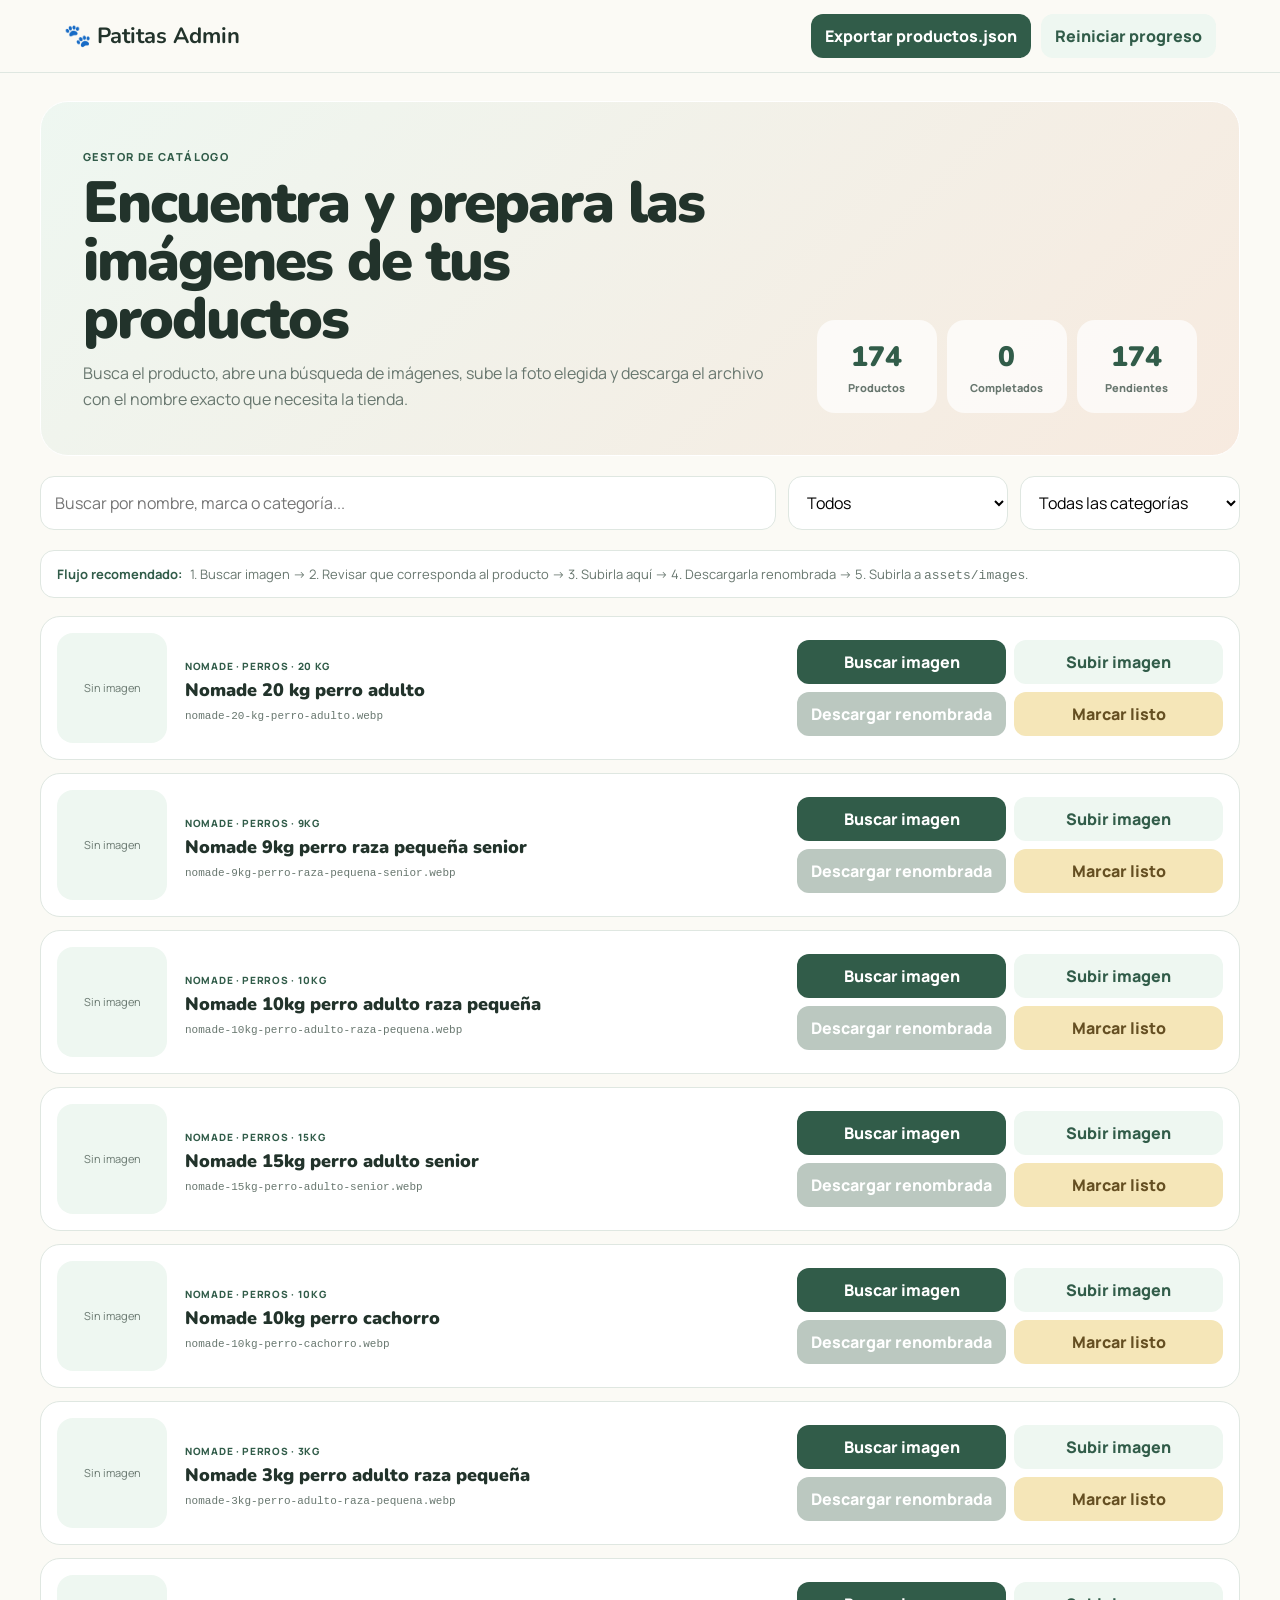
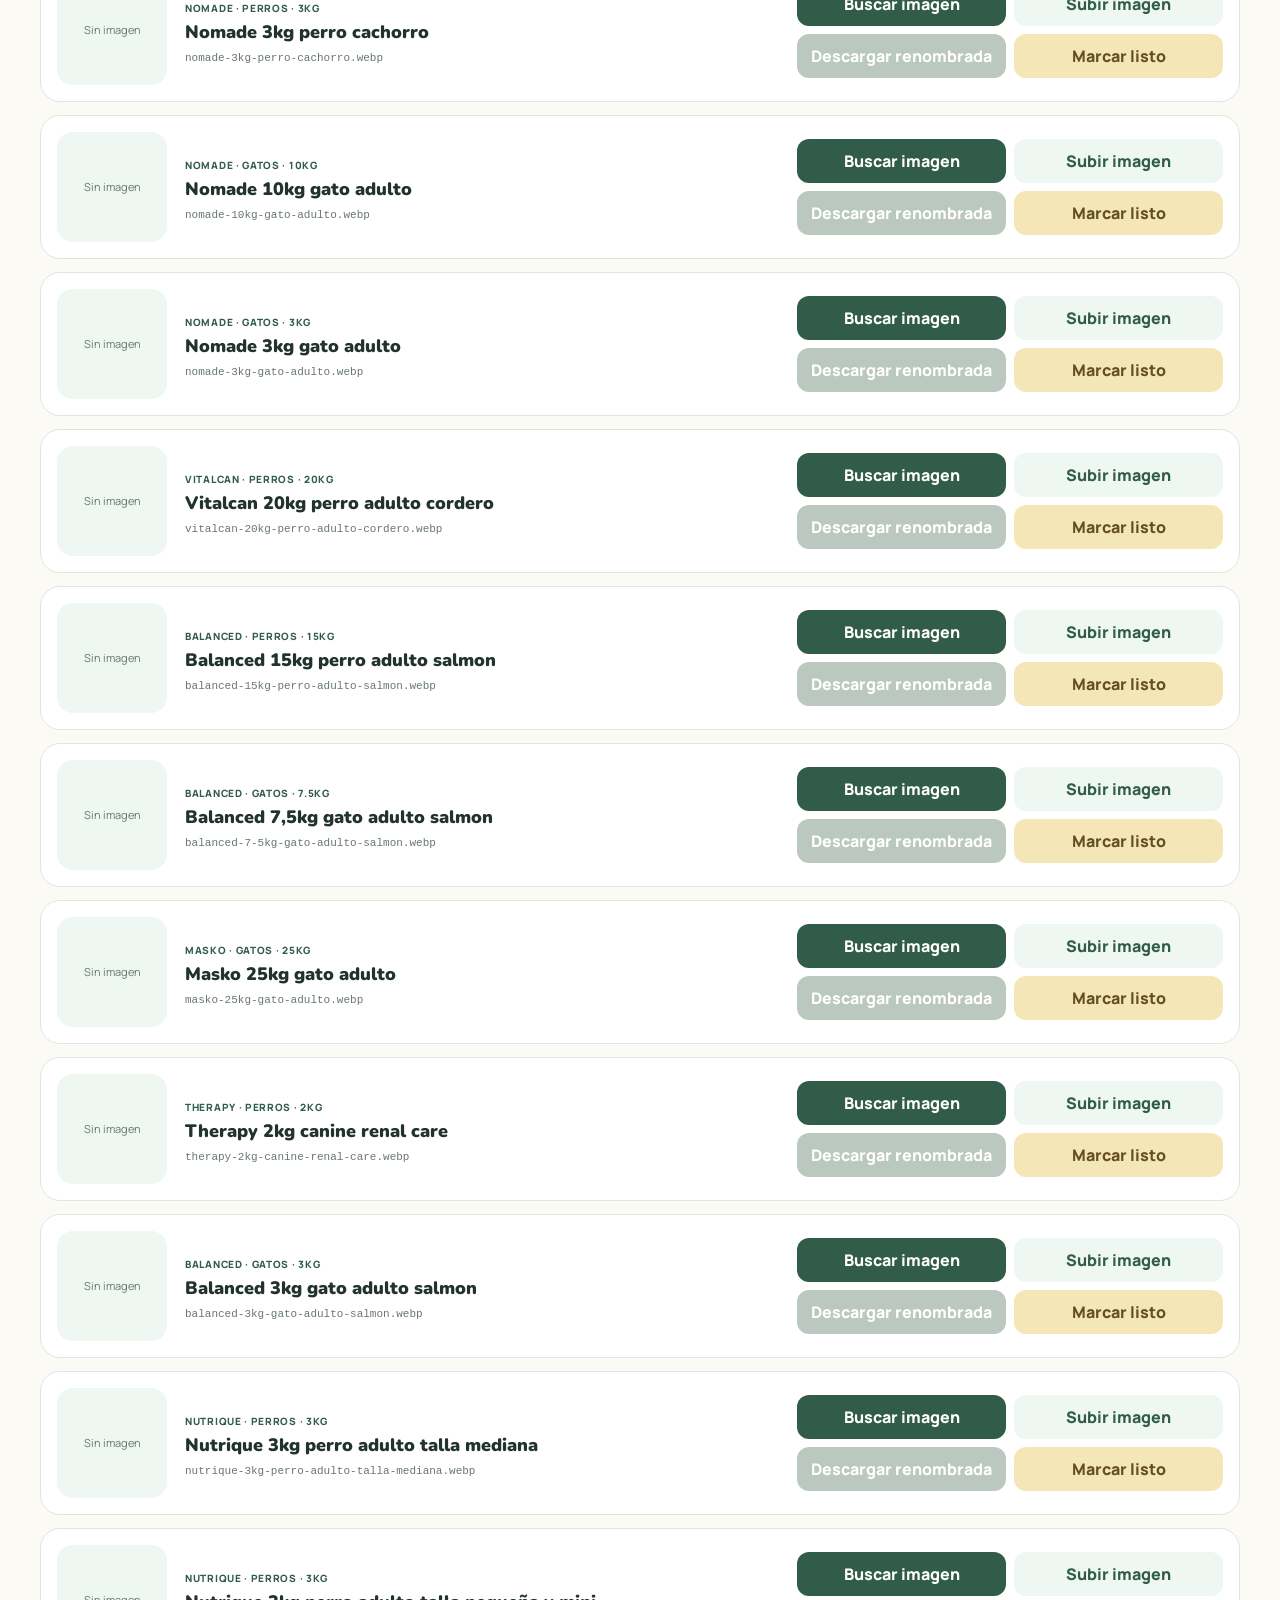
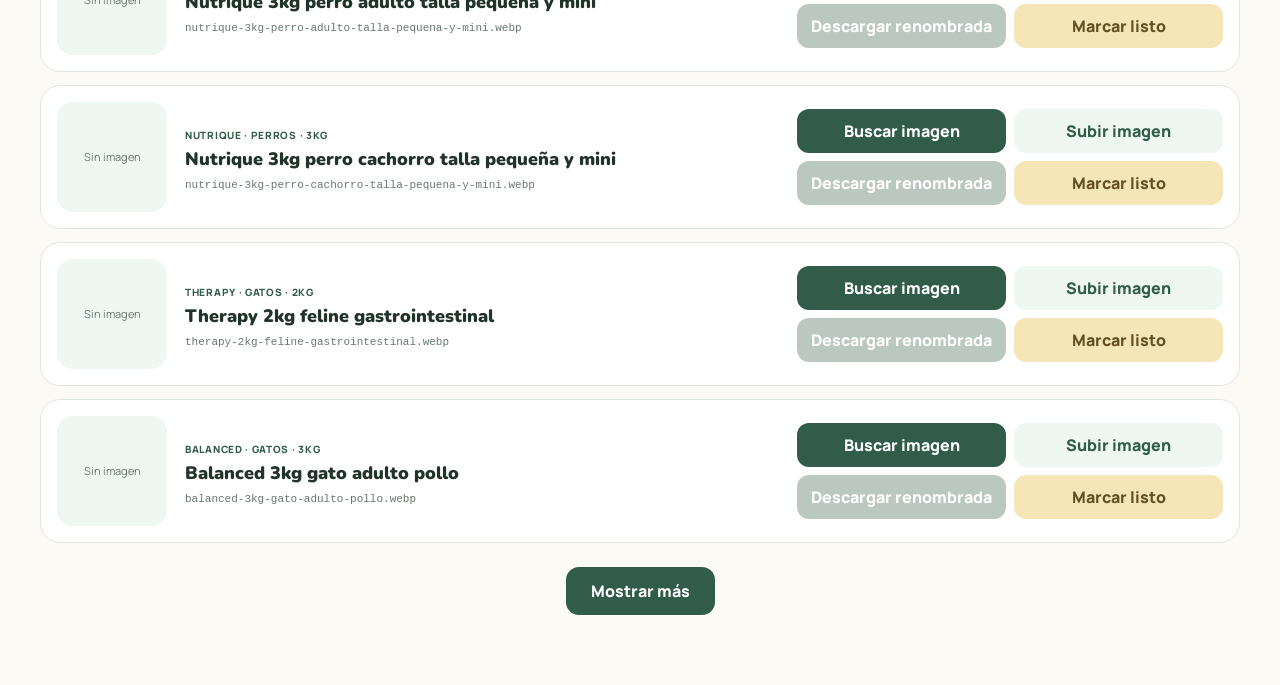
==== admin/index.html @ 2e19fc54 "Create index.html" ====
<!DOCTYPE html>
<html lang="es">
<head>
  <meta charset="UTF-8">
  <meta name="viewport" content="width=device-width, initial-scale=1.0">
  <title>Patitas Admin | Gestor de imágenes</title>
  <link rel="preconnect" href="https://fonts.googleapis.com">
  <link rel="preconnect" href="https://fonts.gstatic.com" crossorigin>
  <link href="https://fonts.googleapis.com/css2?family=Manrope:wght@400;600;700;800&family=Nunito:wght@800;900&display=swap" rel="stylesheet">
  <link rel="stylesheet" href="admin.css">
</head>
<body>
  <header class="topbar">
    <a href="../index.html" class="brand">🐾 <strong>Patitas Admin</strong></a>
    <div class="actions">
      <button id="exportJson" class="btn btn-primary">Exportar productos.json</button>
      <button id="resetProgress" class="btn btn-soft">Reiniciar progreso</button>
    </div>
  </header>

  <main>
    <section class="hero">
      <div>
        <span class="eyebrow">GESTOR DE CATÁLOGO</span>
        <h1>Encuentra y prepara las imágenes de tus productos</h1>
        <p>
          Busca el producto, abre una búsqueda de imágenes, sube la foto elegida y descarga
          el archivo con el nombre exacto que necesita la tienda.
        </p>
      </div>
      <div class="stats">
        <article><strong id="totalProducts">0</strong><span>Productos</span></article>
        <article><strong id="completedProducts">0</strong><span>Completados</span></article>
        <article><strong id="pendingProducts">0</strong><span>Pendientes</span></article>
      </div>
    </section>

    <section class="toolbar">
      <input id="searchInput" type="search" placeholder="Buscar por nombre, marca o categoría...">
      <select id="statusFilter">
        <option value="all">Todos</option>
        <option value="pending">Pendientes</option>
        <option value="done">Completados</option>
      </select>
      <select id="categoryFilter">
        <option value="all">Todas las categorías</option>
      </select>
    </section>

    <section class="notice">
      <strong>Flujo recomendado:</strong>
      <span>1. Buscar imagen → 2. Revisar que corresponda al producto → 3. Subirla aquí → 4. Descargarla renombrada → 5. Subirla a <code>assets/images</code>.</span>
    </section>

    <section id="productList" class="product-list"></section>

    <button id="loadMore" class="load-more">Mostrar más</button>
  </main>

  <template id="productTemplate">
    <article class="product-row">
      <div class="preview">
        <img alt="">
        <span class="preview-placeholder">Sin imagen</span>
      </div>

      <div class="product-info">
        <span class="meta"></span>
        <h2></h2>
        <code class="filename"></code>
      </div>

      <div class="row-actions">
        <button class="btn btn-search">Buscar imagen</button>
        <label class="btn btn-soft upload-label">
          Subir imagen
          <input class="file-input" type="file" accept="image/*">
        </label>
        <button class="btn btn-download" disabled>Descargar renombrada</button>
        <button class="btn btn-done">Marcar listo</button>
      </div>
    </article>
  </template>

  <script src="admin.js"></script>
</body>
</html>
---- admin/admin.css ----
*{box-sizing:border-box}
:root{--forest:#315c49;--forest-dark:#244737;--mint:#dceee2;--mint-light:#eef7f1;--cream:#fbfaf5;--white:#fff;--ink:#22332b;--muted:#68776f;--border:#dfe7e1;--shadow:0 18px 55px rgba(49,92,73,.12)}
body{margin:0;background:var(--cream);color:var(--ink);font-family:Manrope,sans-serif}
button,input,select{font:inherit}
button{cursor:pointer}
.topbar{position:sticky;top:0;z-index:10;display:flex;align-items:center;justify-content:space-between;padding:14px clamp(18px,5vw,70px);background:rgba(251,250,245,.95);border-bottom:1px solid var(--border);backdrop-filter:blur(12px)}
.brand{color:inherit;text-decoration:none;font:900 22px Nunito,sans-serif}
.actions{display:flex;gap:10px;flex-wrap:wrap}
main{width:min(1200px,calc(100% - 28px));margin:auto;padding:28px 0 70px}
.hero{display:grid;grid-template-columns:1.3fr .7fr;gap:28px;padding:42px;background:linear-gradient(135deg,var(--mint-light),#f7eadf);border:1px solid #fff;border-radius:28px}
.eyebrow{color:var(--forest);font-size:11px;font-weight:900;letter-spacing:1.4px}
.hero h1{margin:8px 0 12px;font:900 clamp(34px,5vw,58px)/1 Nunito,sans-serif;letter-spacing:-2px}
.hero p{max-width:760px;margin:0;color:var(--muted);line-height:1.65}
.stats{display:grid;grid-template-columns:repeat(3,1fr);gap:10px;align-self:end}
.stats article{padding:18px;background:rgba(255,255,255,.72);border-radius:18px;text-align:center}
.stats strong,.stats span{display:block}
.stats strong{font:900 28px Nunito,sans-serif;color:var(--forest)}
.stats span{margin-top:4px;color:var(--muted);font-size:11px;font-weight:800}
.toolbar{display:grid;grid-template-columns:1fr 220px 220px;gap:12px;margin:20px 0}
.toolbar input,.toolbar select{padding:14px;background:#fff;border:1px solid var(--border);border-radius:14px;outline:none}
.toolbar input:focus,.toolbar select:focus{border-color:#87aa93}
.notice{display:flex;gap:8px;align-items:flex-start;margin-bottom:18px;padding:14px 16px;background:#fff;border:1px solid var(--border);border-radius:14px;color:var(--muted);font-size:13px}
.notice strong{color:var(--forest)}
.product-list{display:grid;gap:13px}
.product-row{display:grid;grid-template-columns:110px 1fr auto;gap:18px;align-items:center;padding:16px;background:#fff;border:1px solid var(--border);border-radius:20px;transition:.2s}
.product-row.done{opacity:.68;background:#f4faf6}
.preview{position:relative;display:grid;width:110px;height:110px;place-items:center;overflow:hidden;background:var(--mint-light);border-radius:16px}
.preview img{display:none;width:100%;height:100%;padding:5px;object-fit:contain}
.preview.has-image img{display:block}
.preview.has-image .preview-placeholder{display:none}
.preview-placeholder{color:var(--muted);font-size:11px}
.product-info{min-width:0}
.product-info h2{margin:5px 0 8px;font:900 18px/1.2 Nunito,sans-serif}
.meta{color:var(--forest);font-size:10px;font-weight:900;text-transform:uppercase;letter-spacing:.7px}
.filename{display:block;max-width:100%;overflow:hidden;color:var(--muted);font-size:11px;text-overflow:ellipsis;white-space:nowrap}
.row-actions{display:grid;grid-template-columns:repeat(2,minmax(140px,1fr));gap:8px}
.btn{padding:11px 14px;border:0;border-radius:12px;font-weight:900}
.btn-primary,.btn-search{color:#fff;background:var(--forest)}
.btn-soft{color:var(--forest);background:var(--mint-light)}
.btn-download{color:#fff;background:#4a7c63}
.btn-download:disabled{background:#bbc8c0;cursor:not-allowed}
.btn-done{color:#654f22;background:#f5e6b8}
.upload-label{display:flex;align-items:center;justify-content:center;cursor:pointer}
.file-input{display:none}
.load-more{display:block;margin:24px auto 0;padding:13px 25px;color:#fff;background:var(--forest);border:0;border-radius:13px;font-weight:900}
.hidden{display:none!important}
@media(max-width:900px){
  .hero{grid-template-columns:1fr}.toolbar{grid-template-columns:1fr 1fr}.toolbar input{grid-column:1/-1}
  .product-row{grid-template-columns:90px 1fr}.preview{width:90px;height:90px}.row-actions{grid-column:1/-1}
}
@media(max-width:600px){
  .topbar{align-items:flex-start;gap:10px;flex-direction:column}.hero{padding:27px 20px}.stats{grid-template-columns:repeat(3,1fr)}
  .toolbar{grid-template-columns:1fr}.toolbar input{grid-column:auto}.notice{flex-direction:column}
  .product-row{grid-template-columns:70px 1fr;padding:12px}.preview{width:70px;height:70px}.row-actions{grid-template-columns:1fr}
}
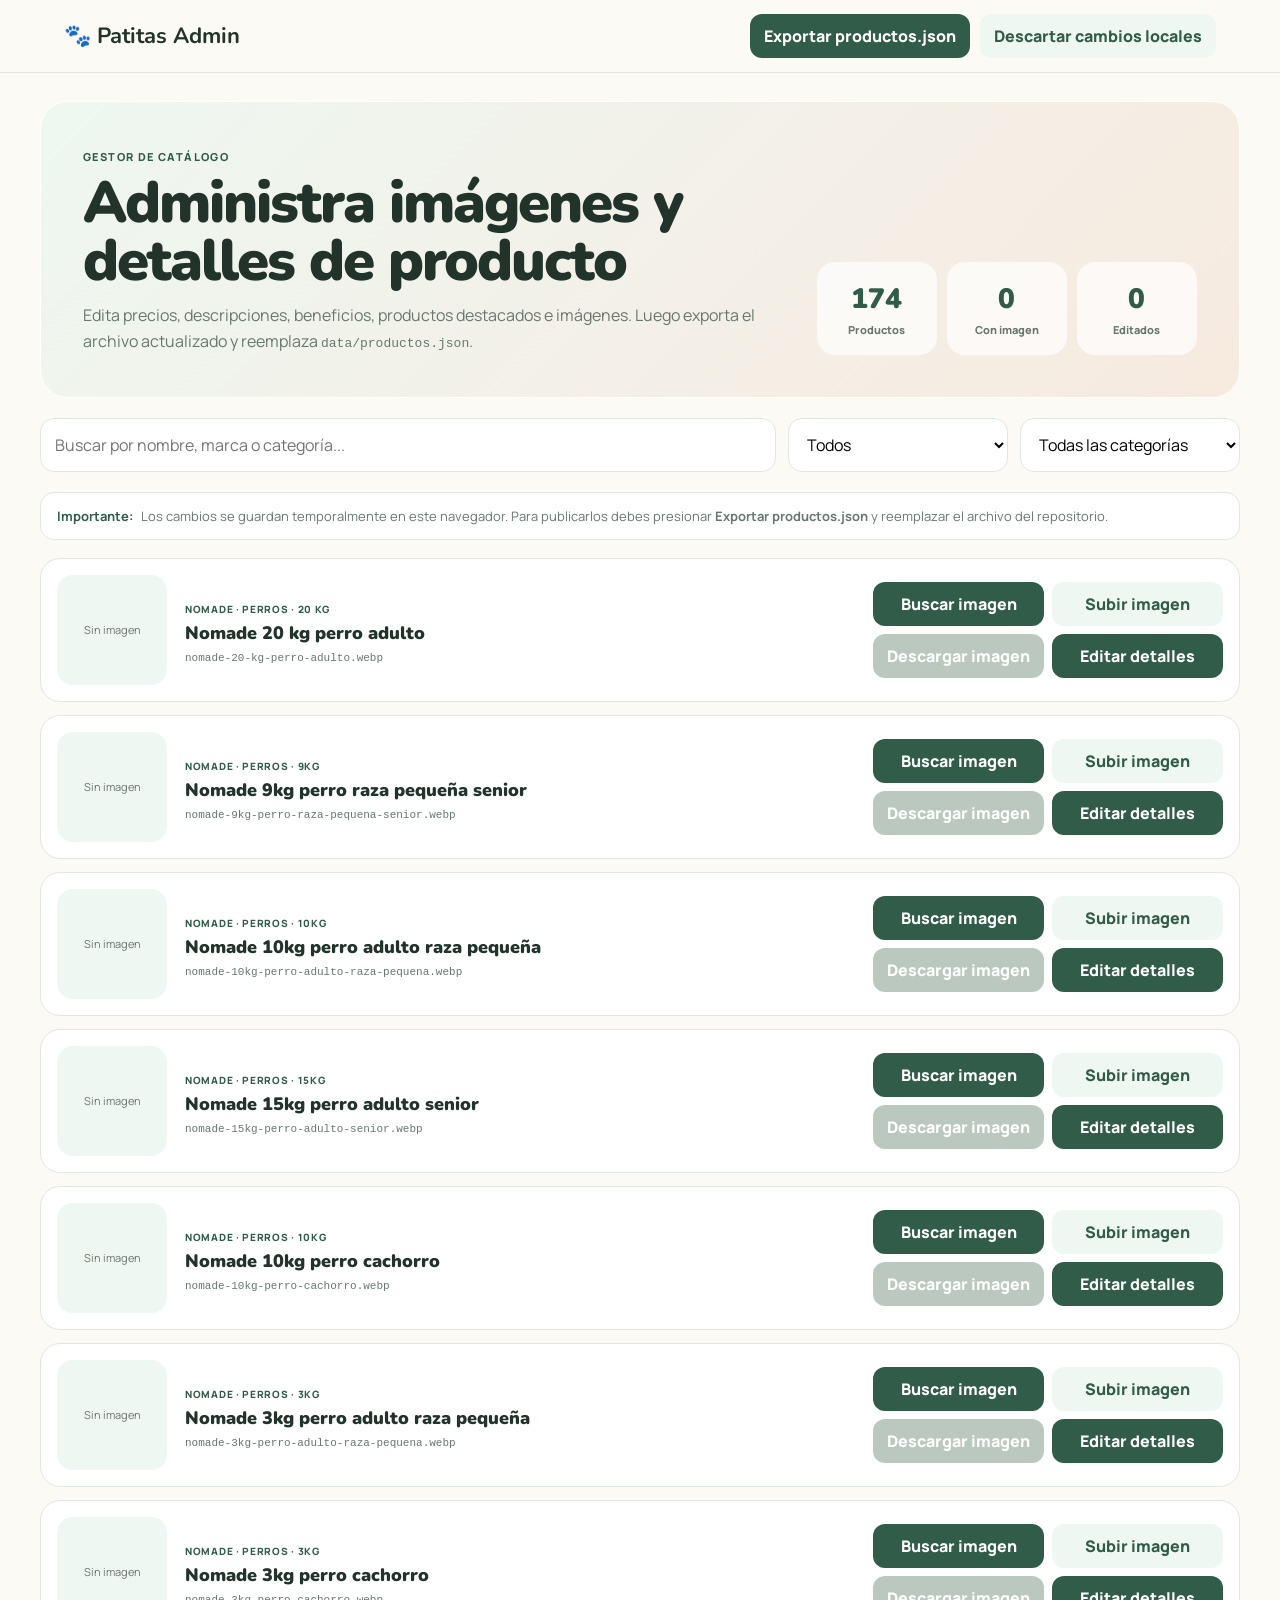
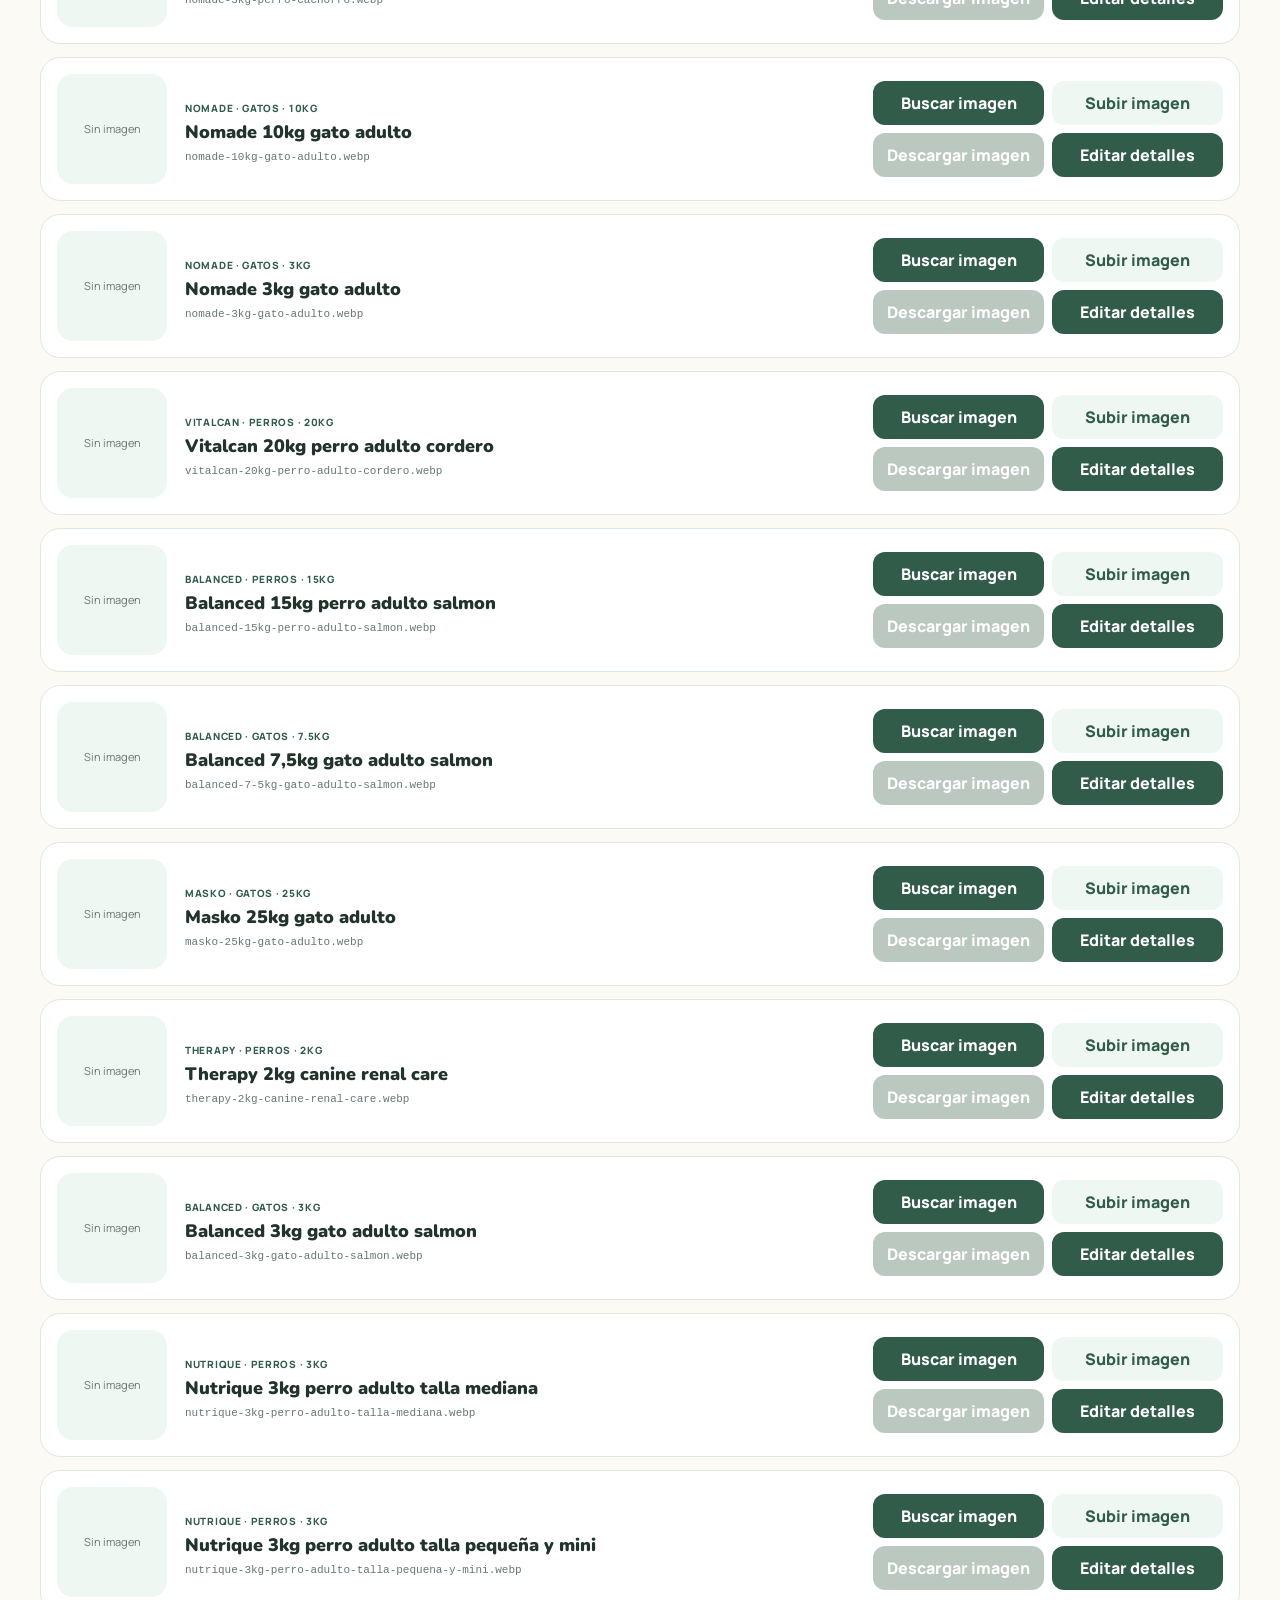
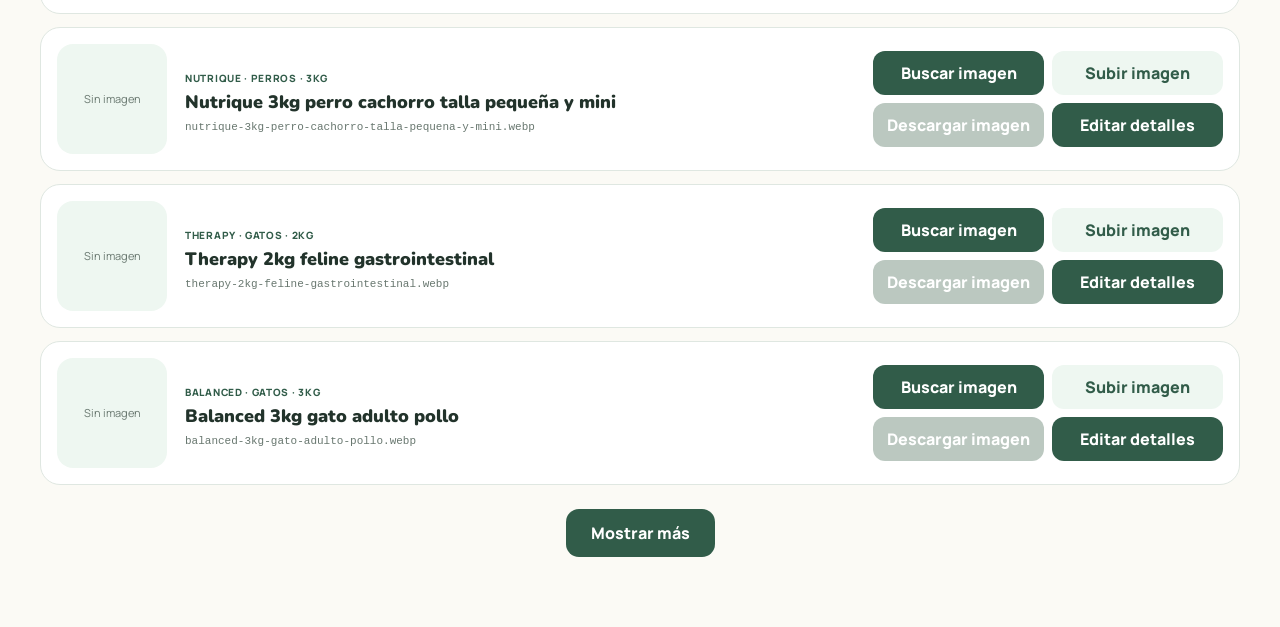
==== commit 7326bdc2: "." ====
--- a/admin/index.html
+++ b/admin/index.html
@@ -3,7 +3,7 @@
 <head>
   <meta charset="UTF-8">
   <meta name="viewport" content="width=device-width, initial-scale=1.0">
-  <title>Patitas Admin | Gestor de imágenes</title>
+  <title>Patitas Admin | Productos e imágenes</title>
   <link rel="preconnect" href="https://fonts.googleapis.com">
   <link rel="preconnect" href="https://fonts.gstatic.com" crossorigin>
   <link href="https://fonts.googleapis.com/css2?family=Manrope:wght@400;600;700;800&family=Nunito:wght@800;900&display=swap" rel="stylesheet">
@@ -14,7 +14,7 @@
     <a href="../index.html" class="brand">🐾 <strong>Patitas Admin</strong></a>
     <div class="actions">
       <button id="exportJson" class="btn btn-primary">Exportar productos.json</button>
-      <button id="resetProgress" class="btn btn-soft">Reiniciar progreso</button>
+      <button id="resetChanges" class="btn btn-soft">Descartar cambios locales</button>
     </div>
   </header>
 
@@ -22,16 +22,16 @@
     <section class="hero">
       <div>
         <span class="eyebrow">GESTOR DE CATÁLOGO</span>
-        <h1>Encuentra y prepara las imágenes de tus productos</h1>
+        <h1>Administra imágenes y detalles de producto</h1>
         <p>
-          Busca el producto, abre una búsqueda de imágenes, sube la foto elegida y descarga
-          el archivo con el nombre exacto que necesita la tienda.
+          Edita precios, descripciones, beneficios, productos destacados e imágenes.
+          Luego exporta el archivo actualizado y reemplaza <code>data/productos.json</code>.
         </p>
       </div>
       <div class="stats">
         <article><strong id="totalProducts">0</strong><span>Productos</span></article>
-        <article><strong id="completedProducts">0</strong><span>Completados</span></article>
-        <article><strong id="pendingProducts">0</strong><span>Pendientes</span></article>
+        <article><strong id="completedProducts">0</strong><span>Con imagen</span></article>
+        <article><strong id="editedProducts">0</strong><span>Editados</span></article>
       </div>
     </section>
 
@@ -39,8 +39,9 @@
       <input id="searchInput" type="search" placeholder="Buscar por nombre, marca o categoría...">
       <select id="statusFilter">
         <option value="all">Todos</option>
-        <option value="pending">Pendientes</option>
-        <option value="done">Completados</option>
+        <option value="pending">Sin imagen</option>
+        <option value="done">Con imagen</option>
+        <option value="edited">Editados</option>
       </select>
       <select id="categoryFilter">
         <option value="all">Todas las categorías</option>
@@ -48,36 +49,88 @@
     </section>
 
     <section class="notice">
-      <strong>Flujo recomendado:</strong>
-      <span>1. Buscar imagen → 2. Revisar que corresponda al producto → 3. Subirla aquí → 4. Descargarla renombrada → 5. Subirla a <code>assets/images</code>.</span>
+      <strong>Importante:</strong>
+      <span>Los cambios se guardan temporalmente en este navegador. Para publicarlos debes presionar <b>Exportar productos.json</b> y reemplazar el archivo del repositorio.</span>
     </section>
 
     <section id="productList" class="product-list"></section>
-
     <button id="loadMore" class="load-more">Mostrar más</button>
   </main>
 
   <template id="productTemplate">
     <article class="product-row">
-      <div class="preview">
-        <img alt="">
-        <span class="preview-placeholder">Sin imagen</span>
+      <div class="product-main">
+        <div class="preview">
+          <img alt="">
+          <span class="preview-placeholder">Sin imagen</span>
+        </div>
+
+        <div class="product-info">
+          <span class="meta"></span>
+          <h2></h2>
+          <code class="filename"></code>
+        </div>
+
+        <div class="row-actions">
+          <button class="btn btn-search">Buscar imagen</button>
+          <label class="btn btn-soft upload-label">
+            Subir imagen
+            <input class="file-input" type="file" accept="image/*">
+          </label>
+          <button class="btn btn-download" disabled>Descargar imagen</button>
+          <button class="btn btn-edit">Editar detalles</button>
+        </div>
       </div>
 
-      <div class="product-info">
-        <span class="meta"></span>
-        <h2></h2>
-        <code class="filename"></code>
-      </div>
+      <div class="editor hidden">
+        <div class="form-grid">
+          <label>Nombre
+            <input class="field-name" type="text">
+          </label>
+          <label>Marca
+            <input class="field-brand" type="text">
+          </label>
+          <label>Categoría
+            <input class="field-category" type="text">
+          </label>
+          <label>Formato / peso
+            <input class="field-weight" type="text">
+          </label>
+          <label>Precio
+            <input class="field-price" type="number" min="0" step="1">
+          </label>
+          <label>Precio anterior
+            <input class="field-old-price" type="number" min="0" step="1">
+          </label>
+          <label>Stock
+            <input class="field-stock" type="number" min="0" step="1">
+          </label>
+          <label>Etiqueta
+            <input class="field-badge" type="text" placeholder="Más vendido, Oferta...">
+          </label>
+        </div>
 
-      <div class="row-actions">
-        <button class="btn btn-search">Buscar imagen</button>
-        <label class="btn btn-soft upload-label">
-          Subir imagen
-          <input class="file-input" type="file" accept="image/*">
+        <label>Descripción corta
+          <textarea class="field-short" rows="2" placeholder="Resumen visible en la tarjeta o ficha."></textarea>
         </label>
-        <button class="btn btn-download" disabled>Descargar renombrada</button>
-        <button class="btn btn-done">Marcar listo</button>
+
+        <label>Descripción completa
+          <textarea class="field-description" rows="5" placeholder="Características, ingredientes, recomendaciones, etc."></textarea>
+        </label>
+
+        <label>Beneficios
+          <textarea class="field-benefits" rows="4" placeholder="Un beneficio por línea"></textarea>
+        </label>
+
+        <div class="checks">
+          <label><input class="field-featured" type="checkbox"> Producto destacado</label>
+          <label><input class="field-image-ready" type="checkbox"> Imagen lista</label>
+        </div>
+
+        <div class="editor-actions">
+          <button class="btn btn-primary btn-save">Guardar cambios</button>
+          <button class="btn btn-soft btn-cancel">Cerrar</button>
+        </div>
       </div>
     </article>
   </template>
--- a/admin/admin.css
+++ b/admin/admin.css
@@ -1,55 +1,38 @@
 *{box-sizing:border-box}
 :root{--forest:#315c49;--forest-dark:#244737;--mint:#dceee2;--mint-light:#eef7f1;--cream:#fbfaf5;--white:#fff;--ink:#22332b;--muted:#68776f;--border:#dfe7e1;--shadow:0 18px 55px rgba(49,92,73,.12)}
 body{margin:0;background:var(--cream);color:var(--ink);font-family:Manrope,sans-serif}
-button,input,select{font:inherit}
-button{cursor:pointer}
+button,input,select,textarea{font:inherit} button{cursor:pointer}
 .topbar{position:sticky;top:0;z-index:10;display:flex;align-items:center;justify-content:space-between;padding:14px clamp(18px,5vw,70px);background:rgba(251,250,245,.95);border-bottom:1px solid var(--border);backdrop-filter:blur(12px)}
-.brand{color:inherit;text-decoration:none;font:900 22px Nunito,sans-serif}
-.actions{display:flex;gap:10px;flex-wrap:wrap}
+.brand{color:inherit;text-decoration:none;font:900 22px Nunito,sans-serif}.actions{display:flex;gap:10px;flex-wrap:wrap}
 main{width:min(1200px,calc(100% - 28px));margin:auto;padding:28px 0 70px}
 .hero{display:grid;grid-template-columns:1.3fr .7fr;gap:28px;padding:42px;background:linear-gradient(135deg,var(--mint-light),#f7eadf);border:1px solid #fff;border-radius:28px}
 .eyebrow{color:var(--forest);font-size:11px;font-weight:900;letter-spacing:1.4px}
 .hero h1{margin:8px 0 12px;font:900 clamp(34px,5vw,58px)/1 Nunito,sans-serif;letter-spacing:-2px}
-.hero p{max-width:760px;margin:0;color:var(--muted);line-height:1.65}
-.stats{display:grid;grid-template-columns:repeat(3,1fr);gap:10px;align-self:end}
-.stats article{padding:18px;background:rgba(255,255,255,.72);border-radius:18px;text-align:center}
-.stats strong,.stats span{display:block}
-.stats strong{font:900 28px Nunito,sans-serif;color:var(--forest)}
-.stats span{margin-top:4px;color:var(--muted);font-size:11px;font-weight:800}
+.hero p{max-width:760px;margin:0;color:var(--muted);line-height:1.65}.stats{display:grid;grid-template-columns:repeat(3,1fr);gap:10px;align-self:end}
+.stats article{padding:18px;background:rgba(255,255,255,.72);border-radius:18px;text-align:center}.stats strong,.stats span{display:block}
+.stats strong{font:900 28px Nunito,sans-serif;color:var(--forest)}.stats span{margin-top:4px;color:var(--muted);font-size:11px;font-weight:800}
 .toolbar{display:grid;grid-template-columns:1fr 220px 220px;gap:12px;margin:20px 0}
 .toolbar input,.toolbar select{padding:14px;background:#fff;border:1px solid var(--border);border-radius:14px;outline:none}
-.toolbar input:focus,.toolbar select:focus{border-color:#87aa93}
 .notice{display:flex;gap:8px;align-items:flex-start;margin-bottom:18px;padding:14px 16px;background:#fff;border:1px solid var(--border);border-radius:14px;color:var(--muted);font-size:13px}
-.notice strong{color:var(--forest)}
-.product-list{display:grid;gap:13px}
-.product-row{display:grid;grid-template-columns:110px 1fr auto;gap:18px;align-items:center;padding:16px;background:#fff;border:1px solid var(--border);border-radius:20px;transition:.2s}
-.product-row.done{opacity:.68;background:#f4faf6}
+.notice strong{color:var(--forest)}.product-list{display:grid;gap:13px}
+.product-row{padding:16px;background:#fff;border:1px solid var(--border);border-radius:20px;transition:.2s}
+.product-row.edited{border-color:#92b59d;box-shadow:0 0 0 2px rgba(127,169,139,.15)}
+.product-main{display:grid;grid-template-columns:110px 1fr auto;gap:18px;align-items:center}
 .preview{position:relative;display:grid;width:110px;height:110px;place-items:center;overflow:hidden;background:var(--mint-light);border-radius:16px}
-.preview img{display:none;width:100%;height:100%;padding:5px;object-fit:contain}
-.preview.has-image img{display:block}
-.preview.has-image .preview-placeholder{display:none}
-.preview-placeholder{color:var(--muted);font-size:11px}
-.product-info{min-width:0}
-.product-info h2{margin:5px 0 8px;font:900 18px/1.2 Nunito,sans-serif}
+.preview img{display:none;width:100%;height:100%;padding:5px;object-fit:contain}.preview.has-image img{display:block}.preview.has-image .preview-placeholder{display:none}
+.preview-placeholder{color:var(--muted);font-size:11px}.product-info{min-width:0}.product-info h2{margin:5px 0 8px;font:900 18px/1.2 Nunito,sans-serif}
 .meta{color:var(--forest);font-size:10px;font-weight:900;text-transform:uppercase;letter-spacing:.7px}
 .filename{display:block;max-width:100%;overflow:hidden;color:var(--muted);font-size:11px;text-overflow:ellipsis;white-space:nowrap}
-.row-actions{display:grid;grid-template-columns:repeat(2,minmax(140px,1fr));gap:8px}
-.btn{padding:11px 14px;border:0;border-radius:12px;font-weight:900}
-.btn-primary,.btn-search{color:#fff;background:var(--forest)}
-.btn-soft{color:var(--forest);background:var(--mint-light)}
-.btn-download{color:#fff;background:#4a7c63}
-.btn-download:disabled{background:#bbc8c0;cursor:not-allowed}
-.btn-done{color:#654f22;background:#f5e6b8}
-.upload-label{display:flex;align-items:center;justify-content:center;cursor:pointer}
-.file-input{display:none}
-.load-more{display:block;margin:24px auto 0;padding:13px 25px;color:#fff;background:var(--forest);border:0;border-radius:13px;font-weight:900}
+.row-actions{display:grid;grid-template-columns:repeat(2,minmax(140px,1fr));gap:8px}.btn{padding:11px 14px;border:0;border-radius:12px;font-weight:900}
+.btn-primary,.btn-search,.btn-edit{color:#fff;background:var(--forest)}.btn-soft{color:var(--forest);background:var(--mint-light)}
+.btn-download{color:#fff;background:#4a7c63}.btn-download:disabled{background:#bbc8c0;cursor:not-allowed}
+.upload-label{display:flex;align-items:center;justify-content:center;cursor:pointer}.file-input{display:none}
+.editor{margin-top:16px;padding:18px;background:#f8fbf9;border:1px solid var(--border);border-radius:16px}
+.form-grid{display:grid;grid-template-columns:repeat(4,1fr);gap:12px}.editor label{display:block;margin-bottom:12px;color:var(--forest-dark);font-size:12px;font-weight:900}
+.editor input,.editor textarea{width:100%;margin-top:6px;padding:11px;background:#fff;border:1px solid var(--border);border-radius:10px;outline:none}
+.editor textarea{resize:vertical}.checks{display:flex;gap:24px;flex-wrap:wrap}.checks label{display:flex;align-items:center;gap:8px}.checks input{width:auto;margin:0}
+.editor-actions{display:flex;gap:10px;margin-top:4px}.load-more{display:block;margin:24px auto 0;padding:13px 25px;color:#fff;background:var(--forest);border:0;border-radius:13px;font-weight:900}
 .hidden{display:none!important}
-@media(max-width:900px){
-  .hero{grid-template-columns:1fr}.toolbar{grid-template-columns:1fr 1fr}.toolbar input{grid-column:1/-1}
-  .product-row{grid-template-columns:90px 1fr}.preview{width:90px;height:90px}.row-actions{grid-column:1/-1}
-}
-@media(max-width:600px){
-  .topbar{align-items:flex-start;gap:10px;flex-direction:column}.hero{padding:27px 20px}.stats{grid-template-columns:repeat(3,1fr)}
-  .toolbar{grid-template-columns:1fr}.toolbar input{grid-column:auto}.notice{flex-direction:column}
-  .product-row{grid-template-columns:70px 1fr;padding:12px}.preview{width:70px;height:70px}.row-actions{grid-template-columns:1fr}
-}
+@media(max-width:1000px){.form-grid{grid-template-columns:repeat(2,1fr)}}
+@media(max-width:900px){.hero{grid-template-columns:1fr}.toolbar{grid-template-columns:1fr 1fr}.toolbar input{grid-column:1/-1}.product-main{grid-template-columns:90px 1fr}.preview{width:90px;height:90px}.row-actions{grid-column:1/-1}}
+@media(max-width:600px){.topbar{align-items:flex-start;gap:10px;flex-direction:column}.hero{padding:27px 20px}.stats{grid-template-columns:repeat(3,1fr)}.toolbar{grid-template-columns:1fr}.toolbar input{grid-column:auto}.notice{flex-direction:column}.product-main{grid-template-columns:70px 1fr}.preview{width:70px;height:70px}.row-actions,.form-grid{grid-template-columns:1fr}.editor-actions{flex-direction:column}}
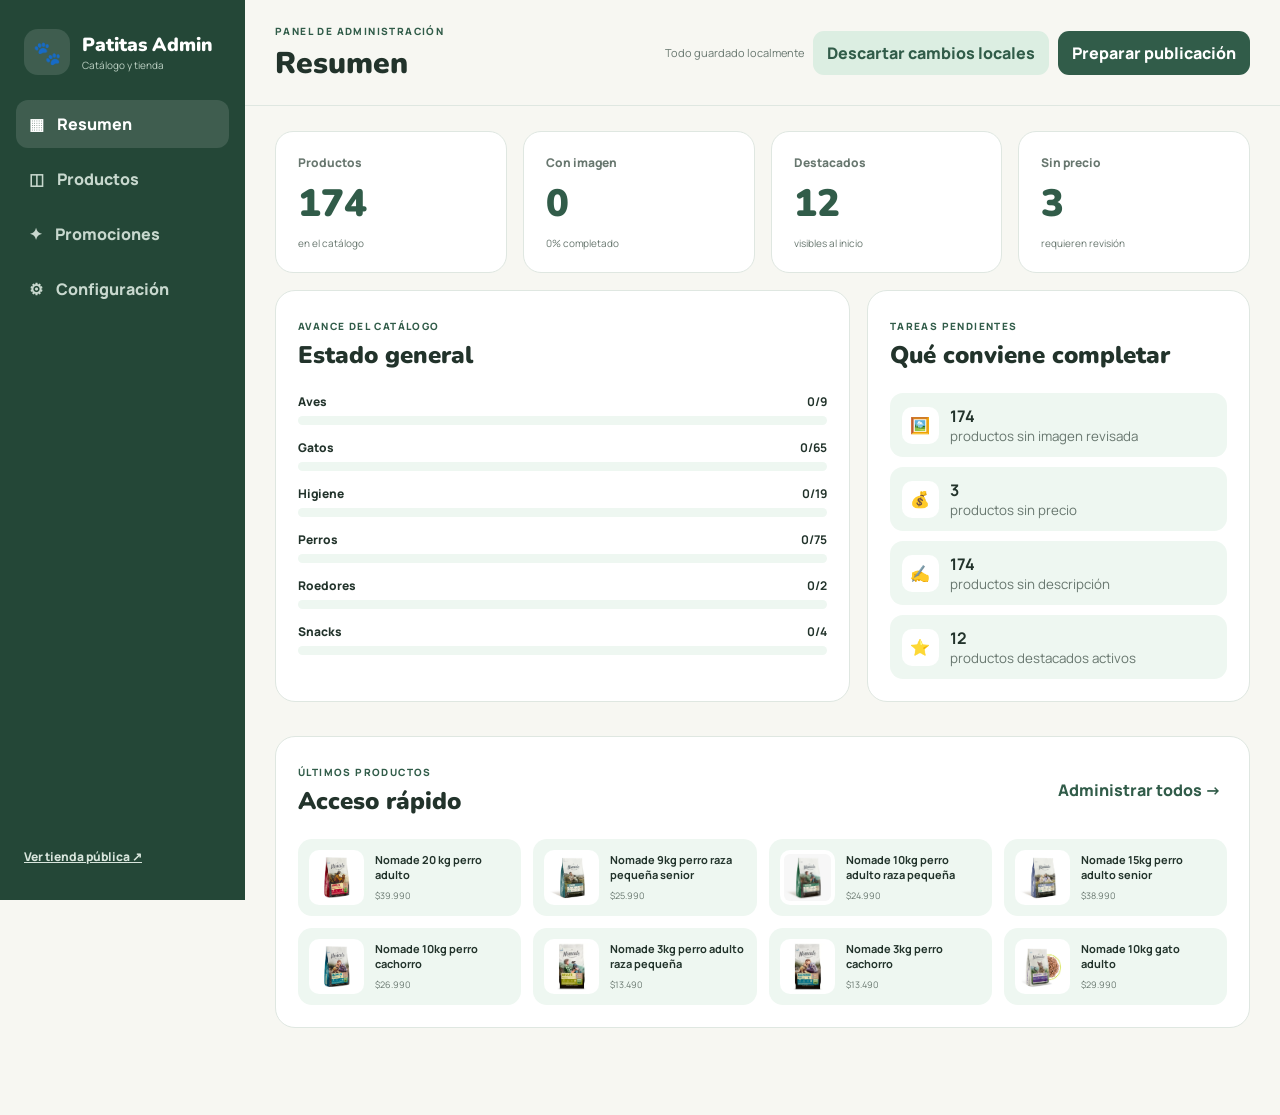
==== commit db97bab4: "mantenedor" ====
--- a/admin/index.html
+++ b/admin/index.html
@@ -3,137 +3,303 @@
 <head>
   <meta charset="UTF-8">
   <meta name="viewport" content="width=device-width, initial-scale=1.0">
-  <title>Patitas Admin | Productos e imágenes</title>
+  <title>Patitas Admin 2.0</title>
   <link rel="preconnect" href="https://fonts.googleapis.com">
   <link rel="preconnect" href="https://fonts.gstatic.com" crossorigin>
-  <link href="https://fonts.googleapis.com/css2?family=Manrope:wght@400;600;700;800&family=Nunito:wght@800;900&display=swap" rel="stylesheet">
+  <link href="https://fonts.googleapis.com/css2?family=Manrope:wght@400;500;600;700;800&family=Nunito:wght@800;900&display=swap" rel="stylesheet">
   <link rel="stylesheet" href="admin.css">
 </head>
 <body>
-  <header class="topbar">
-    <a href="../index.html" class="brand">🐾 <strong>Patitas Admin</strong></a>
-    <div class="actions">
-      <button id="exportJson" class="btn btn-primary">Exportar productos.json</button>
-      <button id="resetChanges" class="btn btn-soft">Descartar cambios locales</button>
-    </div>
-  </header>
-
-  <main>
-    <section class="hero">
+  <aside class="sidebar">
+    <a href="../index.html" class="brand">
+      <span>🐾</span>
+      <div><strong>Patitas Admin</strong><small>Catálogo y tienda</small></div>
+    </a>
+
+    <nav>
+      <button class="nav-item active" data-view="dashboard">▦ <span>Resumen</span></button>
+      <button class="nav-item" data-view="products">◫ <span>Productos</span></button>
+      <button class="nav-item" data-view="promotions">✦ <span>Promociones</span></button>
+      <button class="nav-item" data-view="settings">⚙ <span>Configuración</span></button>
+    </nav>
+
+    <div class="sidebar-bottom">
+      <a href="../index.html" target="_blank">Ver tienda pública ↗</a>
+    </div>
+  </aside>
+
+  <div class="app-shell">
+    <header class="topbar">
       <div>
-        <span class="eyebrow">GESTOR DE CATÁLOGO</span>
-        <h1>Administra imágenes y detalles de producto</h1>
-        <p>
-          Edita precios, descripciones, beneficios, productos destacados e imágenes.
-          Luego exporta el archivo actualizado y reemplaza <code>data/productos.json</code>.
-        </p>
-      </div>
-      <div class="stats">
-        <article><strong id="totalProducts">0</strong><span>Productos</span></article>
-        <article><strong id="completedProducts">0</strong><span>Con imagen</span></article>
-        <article><strong id="editedProducts">0</strong><span>Editados</span></article>
-      </div>
-    </section>
-
-    <section class="toolbar">
-      <input id="searchInput" type="search" placeholder="Buscar por nombre, marca o categoría...">
-      <select id="statusFilter">
-        <option value="all">Todos</option>
-        <option value="pending">Sin imagen</option>
-        <option value="done">Con imagen</option>
-        <option value="edited">Editados</option>
-      </select>
-      <select id="categoryFilter">
-        <option value="all">Todas las categorías</option>
-      </select>
-    </section>
-
-    <section class="notice">
-      <strong>Importante:</strong>
-      <span>Los cambios se guardan temporalmente en este navegador. Para publicarlos debes presionar <b>Exportar productos.json</b> y reemplazar el archivo del repositorio.</span>
-    </section>
-
-    <section id="productList" class="product-list"></section>
-    <button id="loadMore" class="load-more">Mostrar más</button>
-  </main>
-
-  <template id="productTemplate">
-    <article class="product-row">
-      <div class="product-main">
-        <div class="preview">
-          <img alt="">
-          <span class="preview-placeholder">Sin imagen</span>
-        </div>
-
-        <div class="product-info">
-          <span class="meta"></span>
-          <h2></h2>
-          <code class="filename"></code>
-        </div>
-
-        <div class="row-actions">
-          <button class="btn btn-search">Buscar imagen</button>
+        <span class="eyebrow">PANEL DE ADMINISTRACIÓN</span>
+        <h1 id="viewTitle">Resumen</h1>
+      </div>
+      <div class="top-actions">
+        <span class="save-status" id="saveStatus">Todo guardado localmente</span>
+        <button class="btn btn-soft" id="discardLocal">Descartar cambios locales</button>
+        <button class="btn btn-primary" id="publishChanges">Preparar publicación</button>
+      </div>
+    </header>
+
+    <main>
+      <section id="dashboardView" class="view active">
+        <div class="metric-grid">
+          <article class="metric">
+            <span>Productos</span>
+            <strong id="metricTotal">0</strong>
+            <small>en el catálogo</small>
+          </article>
+          <article class="metric">
+            <span>Con imagen</span>
+            <strong id="metricImages">0</strong>
+            <small id="metricImagesPercent">0% completado</small>
+          </article>
+          <article class="metric">
+            <span>Destacados</span>
+            <strong id="metricFeatured">0</strong>
+            <small>visibles al inicio</small>
+          </article>
+          <article class="metric">
+            <span>Sin precio</span>
+            <strong id="metricNoPrice">0</strong>
+            <small>requieren revisión</small>
+          </article>
+        </div>
+
+        <div class="dashboard-grid">
+          <article class="panel">
+            <div class="panel-heading">
+              <div><span class="eyebrow">AVANCE DEL CATÁLOGO</span><h2>Estado general</h2></div>
+            </div>
+            <div class="progress-list" id="categoryProgress"></div>
+          </article>
+
+          <article class="panel">
+            <div class="panel-heading">
+              <div><span class="eyebrow">TAREAS PENDIENTES</span><h2>Qué conviene completar</h2></div>
+            </div>
+            <div class="task-list" id="taskList"></div>
+          </article>
+        </div>
+
+        <article class="panel">
+          <div class="panel-heading">
+            <div><span class="eyebrow">ÚLTIMOS PRODUCTOS</span><h2>Acceso rápido</h2></div>
+            <button class="text-button" data-go="products">Administrar todos →</button>
+          </div>
+          <div class="quick-products" id="quickProducts"></div>
+        </article>
+      </section>
+
+      <section id="productsView" class="view">
+        <div class="toolbar">
+          <label class="search">
+            <span>⌕</span>
+            <input id="searchInput" type="search" placeholder="Buscar producto, marca o categoría...">
+          </label>
+          <select id="categoryFilter"><option value="all">Todas las categorías</option></select>
+          <select id="statusFilter">
+            <option value="all">Todos los estados</option>
+            <option value="withoutImage">Sin imagen</option>
+            <option value="withImage">Con imagen</option>
+            <option value="featured">Destacados</option>
+            <option value="withoutPrice">Sin precio</option>
+          </select>
+          <button class="btn btn-primary" id="newProduct">+ Nuevo producto</button>
+        </div>
+
+        <div class="product-table-wrap">
+          <table class="product-table">
+            <thead>
+              <tr>
+                <th>Producto</th>
+                <th>Categoría</th>
+                <th>Precio</th>
+                <th>Stock</th>
+                <th>Estado</th>
+                <th></th>
+              </tr>
+            </thead>
+            <tbody id="productTableBody"></tbody>
+          </table>
+        </div>
+        <button id="loadMore" class="load-more">Mostrar más</button>
+      </section>
+
+      <section id="promotionsView" class="view">
+        <article class="panel">
+          <div class="panel-heading">
+            <div>
+              <span class="eyebrow">PORTADA DE LA TIENDA</span>
+              <h2>Mensaje principal</h2>
+              <p>Modifica el texto comercial más visible de la página.</p>
+            </div>
+          </div>
+
+          <div class="form-grid form-grid--2">
+            <label>Título principal
+              <input id="heroTitle" type="text">
+            </label>
+            <label>Texto secundario
+              <input id="heroSubtitle" type="text">
+            </label>
+            <label>Aviso superior
+              <input id="announcement" type="text">
+            </label>
+            <label>Texto de delivery
+              <input id="deliveryText" type="text">
+            </label>
+          </div>
+          <button class="btn btn-primary" id="savePromotions">Guardar portada</button>
+        </article>
+
+        <article class="panel">
+          <div class="panel-heading">
+            <div>
+              <span class="eyebrow">PRODUCTOS DESTACADOS</span>
+              <h2>Selección de venta</h2>
+              <p>Activa o desactiva productos que aparecen primero en la tienda.</p>
+            </div>
+          </div>
+          <div id="featuredManager" class="featured-manager"></div>
+        </article>
+      </section>
+
+      <section id="settingsView" class="view">
+        <article class="panel">
+          <div class="panel-heading">
+            <div><span class="eyebrow">DATOS DE LA TIENDA</span><h2>Configuración general</h2></div>
+          </div>
+          <div class="form-grid form-grid--2">
+            <label>Nombre de la tienda
+              <input id="storeName" type="text">
+            </label>
+            <label>Número de WhatsApp
+              <input id="whatsapp" type="text">
+            </label>
+          </div>
+          <button class="btn btn-primary" id="saveSettings">Guardar configuración</button>
+        </article>
+
+        <article class="panel danger-panel">
+          <div>
+            <span class="eyebrow">MANTENCIÓN</span>
+            <h2>Datos locales</h2>
+            <p>El panel guarda borradores en este navegador. Las imágenes que ya existen en <code>assets/images</code> se seguirán mostrando aunque descartes esos borradores.</p>
+          </div>
+          <button class="btn btn-danger" id="clearDrafts">Eliminar borradores del navegador</button>
+        </article>
+      </section>
+    </main>
+  </div>
+
+  <div class="modal-backdrop" id="modalBackdrop"></div>
+
+  <section class="product-modal" id="productModal">
+    <div class="modal-header">
+      <div>
+        <span class="eyebrow">MANTENEDOR DE PRODUCTO</span>
+        <h2 id="modalTitle">Editar producto</h2>
+      </div>
+      <button id="closeModal" class="icon-button">×</button>
+    </div>
+
+    <div class="modal-content">
+      <div class="image-editor">
+        <div class="image-preview" id="imagePreview">
+          <img id="productImagePreview" alt="">
+          <span id="imagePlaceholder">Sin imagen</span>
+        </div>
+        <code id="imageFilename"></code>
+
+        <div class="image-actions">
+          <button class="btn btn-search" id="searchImage">Buscar imagen</button>
           <label class="btn btn-soft upload-label">
-            Subir imagen
-            <input class="file-input" type="file" accept="image/*">
-          </label>
-          <button class="btn btn-download" disabled>Descargar imagen</button>
-          <button class="btn btn-edit">Editar detalles</button>
-        </div>
-      </div>
-
-      <div class="editor hidden">
-        <div class="form-grid">
+            Seleccionar imagen
+            <input id="imageInput" type="file" accept="image/*">
+          </label>
+          <button class="btn btn-primary" id="downloadRenamed" disabled>Descargar renombrada</button>
+        </div>
+        <small>La imagen se convierte a WebP, se ajusta a un máximo de 1200 px y se descarga con el nombre correcto.</small>
+      </div>
+
+      <div class="product-form">
+        <input id="productId" type="hidden">
+        <div class="form-grid form-grid--2">
           <label>Nombre
-            <input class="field-name" type="text">
+            <input id="fieldName" type="text">
           </label>
           <label>Marca
-            <input class="field-brand" type="text">
+            <input id="fieldBrand" type="text">
           </label>
           <label>Categoría
-            <input class="field-category" type="text">
+            <input id="fieldCategory" type="text">
           </label>
           <label>Formato / peso
-            <input class="field-weight" type="text">
+            <input id="fieldWeight" type="text">
           </label>
           <label>Precio
-            <input class="field-price" type="number" min="0" step="1">
+            <input id="fieldPrice" type="number" min="0">
           </label>
           <label>Precio anterior
-            <input class="field-old-price" type="number" min="0" step="1">
+            <input id="fieldOldPrice" type="number" min="0">
           </label>
           <label>Stock
-            <input class="field-stock" type="number" min="0" step="1">
+            <input id="fieldStock" type="number" min="0">
           </label>
           <label>Etiqueta
-            <input class="field-badge" type="text" placeholder="Más vendido, Oferta...">
+            <input id="fieldBadge" type="text" placeholder="Oferta, Más vendido...">
           </label>
         </div>
 
         <label>Descripción corta
-          <textarea class="field-short" rows="2" placeholder="Resumen visible en la tarjeta o ficha."></textarea>
+          <textarea id="fieldShort" rows="2"></textarea>
         </label>
-
         <label>Descripción completa
-          <textarea class="field-description" rows="5" placeholder="Características, ingredientes, recomendaciones, etc."></textarea>
+          <textarea id="fieldDescription" rows="5"></textarea>
         </label>
-
         <label>Beneficios
-          <textarea class="field-benefits" rows="4" placeholder="Un beneficio por línea"></textarea>
+          <textarea id="fieldBenefits" rows="4" placeholder="Un beneficio por línea"></textarea>
         </label>
 
-        <div class="checks">
-          <label><input class="field-featured" type="checkbox"> Producto destacado</label>
-          <label><input class="field-image-ready" type="checkbox"> Imagen lista</label>
-        </div>
-
-        <div class="editor-actions">
-          <button class="btn btn-primary btn-save">Guardar cambios</button>
-          <button class="btn btn-soft btn-cancel">Cerrar</button>
-        </div>
-      </div>
-    </article>
-  </template>
+        <div class="checkbox-row">
+          <label><input id="fieldFeatured" type="checkbox"> Producto destacado</label>
+          <label><input id="fieldImageReady" type="checkbox"> Imagen revisada</label>
+        </div>
+      </div>
+    </div>
+
+    <div class="modal-footer">
+      <button class="btn btn-danger btn-delete" id="deleteProduct">Eliminar producto</button>
+      <div>
+        <button class="btn btn-soft" id="cancelModal">Cancelar</button>
+        <button class="btn btn-primary" id="saveProduct">Guardar producto</button>
+      </div>
+    </div>
+  </section>
+
+  <section class="publish-modal" id="publishModal">
+    <div class="modal-header">
+      <div><span class="eyebrow">PUBLICAR CAMBIOS</span><h2>Archivos listos para GitHub</h2></div>
+      <button id="closePublish" class="icon-button">×</button>
+    </div>
+    <div class="publish-content">
+      <p>Descarga los archivos y reemplázalos en tu repositorio. Después crea un commit y presiona <strong>Push origin</strong>.</p>
+      <div class="download-grid">
+        <button class="download-card" id="downloadProducts">
+          <span>📦</span><strong>productos.json</strong><small>Productos, precios y descripciones</small>
+        </button>
+        <button class="download-card" id="downloadConfig">
+          <span>⚙️</span><strong>config.json</strong><small>Portada, WhatsApp y textos</small>
+        </button>
+      </div>
+      <div class="publish-steps">
+        <strong>Ubicación de los archivos</strong>
+        <code>data/productos.json</code>
+        <code>data/config.json</code>
+      </div>
+    </div>
+  </section>
 
   <script src="admin.js"></script>
 </body>
--- a/admin/admin.css
+++ b/admin/admin.css
@@ -1,38 +1,42 @@
 *{box-sizing:border-box}
-:root{--forest:#315c49;--forest-dark:#244737;--mint:#dceee2;--mint-light:#eef7f1;--cream:#fbfaf5;--white:#fff;--ink:#22332b;--muted:#68776f;--border:#dfe7e1;--shadow:0 18px 55px rgba(49,92,73,.12)}
+:root{--forest:#315c49;--forest-dark:#244737;--sage:#7fa98b;--mint:#dceee2;--mint-light:#eef7f1;--cream:#f7f7f2;--white:#fff;--ink:#22332b;--muted:#68776f;--border:#dfe7e1;--danger:#b94e4e;--shadow:0 18px 55px rgba(49,92,73,.14)}
 body{margin:0;background:var(--cream);color:var(--ink);font-family:Manrope,sans-serif}
-button,input,select,textarea{font:inherit} button{cursor:pointer}
-.topbar{position:sticky;top:0;z-index:10;display:flex;align-items:center;justify-content:space-between;padding:14px clamp(18px,5vw,70px);background:rgba(251,250,245,.95);border-bottom:1px solid var(--border);backdrop-filter:blur(12px)}
-.brand{color:inherit;text-decoration:none;font:900 22px Nunito,sans-serif}.actions{display:flex;gap:10px;flex-wrap:wrap}
-main{width:min(1200px,calc(100% - 28px));margin:auto;padding:28px 0 70px}
-.hero{display:grid;grid-template-columns:1.3fr .7fr;gap:28px;padding:42px;background:linear-gradient(135deg,var(--mint-light),#f7eadf);border:1px solid #fff;border-radius:28px}
-.eyebrow{color:var(--forest);font-size:11px;font-weight:900;letter-spacing:1.4px}
-.hero h1{margin:8px 0 12px;font:900 clamp(34px,5vw,58px)/1 Nunito,sans-serif;letter-spacing:-2px}
-.hero p{max-width:760px;margin:0;color:var(--muted);line-height:1.65}.stats{display:grid;grid-template-columns:repeat(3,1fr);gap:10px;align-self:end}
-.stats article{padding:18px;background:rgba(255,255,255,.72);border-radius:18px;text-align:center}.stats strong,.stats span{display:block}
-.stats strong{font:900 28px Nunito,sans-serif;color:var(--forest)}.stats span{margin-top:4px;color:var(--muted);font-size:11px;font-weight:800}
-.toolbar{display:grid;grid-template-columns:1fr 220px 220px;gap:12px;margin:20px 0}
-.toolbar input,.toolbar select{padding:14px;background:#fff;border:1px solid var(--border);border-radius:14px;outline:none}
-.notice{display:flex;gap:8px;align-items:flex-start;margin-bottom:18px;padding:14px 16px;background:#fff;border:1px solid var(--border);border-radius:14px;color:var(--muted);font-size:13px}
-.notice strong{color:var(--forest)}.product-list{display:grid;gap:13px}
-.product-row{padding:16px;background:#fff;border:1px solid var(--border);border-radius:20px;transition:.2s}
-.product-row.edited{border-color:#92b59d;box-shadow:0 0 0 2px rgba(127,169,139,.15)}
-.product-main{display:grid;grid-template-columns:110px 1fr auto;gap:18px;align-items:center}
-.preview{position:relative;display:grid;width:110px;height:110px;place-items:center;overflow:hidden;background:var(--mint-light);border-radius:16px}
-.preview img{display:none;width:100%;height:100%;padding:5px;object-fit:contain}.preview.has-image img{display:block}.preview.has-image .preview-placeholder{display:none}
-.preview-placeholder{color:var(--muted);font-size:11px}.product-info{min-width:0}.product-info h2{margin:5px 0 8px;font:900 18px/1.2 Nunito,sans-serif}
-.meta{color:var(--forest);font-size:10px;font-weight:900;text-transform:uppercase;letter-spacing:.7px}
-.filename{display:block;max-width:100%;overflow:hidden;color:var(--muted);font-size:11px;text-overflow:ellipsis;white-space:nowrap}
-.row-actions{display:grid;grid-template-columns:repeat(2,minmax(140px,1fr));gap:8px}.btn{padding:11px 14px;border:0;border-radius:12px;font-weight:900}
-.btn-primary,.btn-search,.btn-edit{color:#fff;background:var(--forest)}.btn-soft{color:var(--forest);background:var(--mint-light)}
-.btn-download{color:#fff;background:#4a7c63}.btn-download:disabled{background:#bbc8c0;cursor:not-allowed}
-.upload-label{display:flex;align-items:center;justify-content:center;cursor:pointer}.file-input{display:none}
-.editor{margin-top:16px;padding:18px;background:#f8fbf9;border:1px solid var(--border);border-radius:16px}
-.form-grid{display:grid;grid-template-columns:repeat(4,1fr);gap:12px}.editor label{display:block;margin-bottom:12px;color:var(--forest-dark);font-size:12px;font-weight:900}
-.editor input,.editor textarea{width:100%;margin-top:6px;padding:11px;background:#fff;border:1px solid var(--border);border-radius:10px;outline:none}
-.editor textarea{resize:vertical}.checks{display:flex;gap:24px;flex-wrap:wrap}.checks label{display:flex;align-items:center;gap:8px}.checks input{width:auto;margin:0}
-.editor-actions{display:flex;gap:10px;margin-top:4px}.load-more{display:block;margin:24px auto 0;padding:13px 25px;color:#fff;background:var(--forest);border:0;border-radius:13px;font-weight:900}
-.hidden{display:none!important}
-@media(max-width:1000px){.form-grid{grid-template-columns:repeat(2,1fr)}}
-@media(max-width:900px){.hero{grid-template-columns:1fr}.toolbar{grid-template-columns:1fr 1fr}.toolbar input{grid-column:1/-1}.product-main{grid-template-columns:90px 1fr}.preview{width:90px;height:90px}.row-actions{grid-column:1/-1}}
-@media(max-width:600px){.topbar{align-items:flex-start;gap:10px;flex-direction:column}.hero{padding:27px 20px}.stats{grid-template-columns:repeat(3,1fr)}.toolbar{grid-template-columns:1fr}.toolbar input{grid-column:auto}.notice{flex-direction:column}.product-main{grid-template-columns:70px 1fr}.preview{width:70px;height:70px}.row-actions,.form-grid{grid-template-columns:1fr}.editor-actions{flex-direction:column}}
+button,input,select,textarea{font:inherit}button{cursor:pointer}
+.sidebar{position:fixed;inset:0 auto 0 0;z-index:20;display:flex;width:245px;flex-direction:column;padding:22px 16px;background:var(--forest-dark);color:#fff}
+.brand{display:flex;align-items:center;gap:12px;padding:7px 8px 25px;color:#fff;text-decoration:none}
+.brand>span{display:grid;width:46px;height:46px;place-items:center;background:rgba(255,255,255,.12);border-radius:14px;font-size:23px}
+.brand strong,.brand small{display:block}.brand strong{font:900 19px Nunito}.brand small{color:#bcd0c3;font-size:10px}
+.sidebar nav{display:grid;gap:7px}.nav-item{display:flex;align-items:center;gap:13px;width:100%;padding:13px;color:#c8d8ce;background:transparent;border:0;border-radius:12px;text-align:left;font-weight:800}
+.nav-item.active,.nav-item:hover{color:#fff;background:rgba(255,255,255,.12)}
+.sidebar-bottom{margin-top:auto;padding:12px 8px}.sidebar-bottom a{color:#d8e5dc;font-size:12px;font-weight:800}
+.app-shell{margin-left:245px}.topbar{position:sticky;top:0;z-index:15;display:flex;align-items:center;justify-content:space-between;gap:20px;padding:18px 30px;background:rgba(247,247,242,.94);border-bottom:1px solid var(--border);backdrop-filter:blur(14px)}
+.eyebrow{color:var(--forest);font-size:10px;font-weight:900;letter-spacing:1.4px}.topbar h1{margin:3px 0;font:900 30px Nunito}
+.top-actions{display:flex;align-items:center;gap:9px}.save-status{color:var(--muted);font-size:11px}
+main{padding:25px 30px 70px}.view{display:none}.view.active{display:block}
+.btn{padding:11px 14px;border:0;border-radius:11px;font-weight:900}.btn-primary,.btn-search{color:#fff;background:var(--forest)}.btn-soft{color:var(--forest);background:var(--mint)}
+.btn-danger{color:#fff;background:var(--danger)}.btn:disabled{opacity:.45;cursor:not-allowed}
+.metric-grid{display:grid;grid-template-columns:repeat(4,1fr);gap:16px}.metric{padding:22px;background:#fff;border:1px solid var(--border);border-radius:18px}
+.metric span,.metric small{display:block;color:var(--muted)}.metric span{font-size:12px;font-weight:800}.metric strong{display:block;margin:7px 0;font:900 38px Nunito;color:var(--forest)}.metric small{font-size:10px}
+.dashboard-grid{display:grid;grid-template-columns:1.2fr .8fr;gap:17px;margin:17px 0}.panel{margin-bottom:17px;padding:22px;background:#fff;border:1px solid var(--border);border-radius:20px}
+.panel-heading{display:flex;align-items:center;justify-content:space-between;gap:20px;margin-bottom:18px}.panel-heading h2{margin:4px 0;font:900 24px Nunito}.panel-heading p{margin:4px 0;color:var(--muted);font-size:12px}
+.text-button{color:var(--forest);background:none;border:0;font-weight:900}.progress-list{display:grid;gap:14px}.progress-item__top{display:flex;justify-content:space-between;margin-bottom:6px;font-size:12px;font-weight:800}
+.progress-track{height:9px;overflow:hidden;background:var(--mint-light);border-radius:99px}.progress-track span{display:block;height:100%;background:var(--sage);border-radius:99px}
+.task-list{display:grid;gap:10px}.task{display:flex;gap:11px;align-items:center;padding:12px;background:var(--mint-light);border-radius:13px}.task span{display:grid;width:37px;height:37px;place-items:center;background:#fff;border-radius:10px}.task strong,.task small{display:block}.task small{color:var(--muted)}
+.quick-products{display:grid;grid-template-columns:repeat(4,1fr);gap:12px}.quick-product{display:flex;gap:11px;align-items:center;padding:11px;background:var(--mint-light);border-radius:14px;cursor:pointer}.quick-product img{width:55px;height:55px;padding:4px;background:#fff;border-radius:10px;object-fit:contain}.quick-product strong{display:block;font-size:11px}.quick-product small{color:var(--muted);font-size:9px}
+.toolbar{display:grid;grid-template-columns:1fr 190px 190px auto;gap:10px;margin-bottom:17px}.search{display:flex;align-items:center;gap:8px;padding:0 13px;background:#fff;border:1px solid var(--border);border-radius:12px}.search input{width:100%;padding:12px 0;border:0;outline:0}.toolbar select{padding:12px;background:#fff;border:1px solid var(--border);border-radius:12px}
+.product-table-wrap{overflow:auto;background:#fff;border:1px solid var(--border);border-radius:18px}.product-table{width:100%;border-collapse:collapse}.product-table th,.product-table td{padding:13px 15px;border-bottom:1px solid var(--border);text-align:left;font-size:12px}.product-table th{color:var(--muted);font-size:10px;text-transform:uppercase}
+.product-cell{display:flex;align-items:center;gap:11px;min-width:310px}.product-cell img{width:58px;height:58px;padding:4px;background:var(--mint-light);border-radius:11px;object-fit:contain}.product-cell strong,.product-cell small{display:block}.product-cell small{margin-top:3px;color:var(--muted)}
+.status-pill{display:inline-flex;padding:6px 9px;border-radius:99px;font-size:9px;font-weight:900}.status-good{color:#25623e;background:#dcefe2}.status-warn{color:#8b5d1a;background:#f6e9c7}.status-muted{color:#5d6862;background:#e9eeeb}
+.row-menu{display:flex;gap:6px}.icon-button{display:grid;width:38px;height:38px;place-items:center;background:var(--mint-light);border:0;border-radius:10px;font-size:20px}.load-more{display:block;margin:20px auto;padding:12px 23px;color:#fff;background:var(--forest);border:0;border-radius:11px;font-weight:900}
+.form-grid{display:grid;gap:12px}.form-grid--2{grid-template-columns:repeat(2,1fr)}label{display:block;color:var(--forest-dark);font-size:11px;font-weight:900}input,textarea{width:100%;margin-top:6px;padding:11px;background:#fff;border:1px solid var(--border);border-radius:10px;outline:0}textarea{resize:vertical}
+.featured-manager{display:grid;grid-template-columns:repeat(3,1fr);gap:12px}.featured-toggle{display:flex;gap:10px;align-items:center;padding:12px;background:var(--mint-light);border-radius:13px}.featured-toggle img{width:55px;height:55px;padding:3px;background:#fff;border-radius:10px;object-fit:contain}.featured-toggle strong,.featured-toggle small{display:block}.featured-toggle small{color:var(--muted);font-size:9px}.featured-toggle input{width:auto;margin-left:auto}
+.danger-panel{display:flex;align-items:center;justify-content:space-between;gap:20px}.danger-panel h2{margin:5px 0}.danger-panel p{max-width:700px;color:var(--muted)}
+.modal-backdrop{position:fixed;inset:0;z-index:40;visibility:hidden;opacity:0;background:rgba(22,35,29,.58);transition:.2s}.modal-backdrop.show{visibility:visible;opacity:1}
+.product-modal,.publish-modal{position:fixed;top:50%;left:50%;z-index:50;display:none;width:min(1050px,calc(100% - 26px));max-height:92vh;overflow:auto;background:#fff;border-radius:22px;box-shadow:var(--shadow);transform:translate(-50%,-50%)}.product-modal.open,.publish-modal.open{display:block}
+.modal-header{display:flex;align-items:center;justify-content:space-between;padding:20px 24px;border-bottom:1px solid var(--border)}.modal-header h2{margin:4px 0;font:900 27px Nunito}
+.modal-content{display:grid;grid-template-columns:330px 1fr;gap:24px;padding:24px}.image-editor{padding:16px;background:var(--mint-light);border-radius:17px}.image-preview{display:grid;height:310px;place-items:center;overflow:hidden;background:#fff;border-radius:14px}.image-preview img{display:none;width:100%;height:100%;padding:14px;object-fit:contain}.image-preview.has-image img{display:block}.image-preview.has-image span{display:none}.image-editor code{display:block;margin:10px 0;color:var(--muted);font-size:10px;word-break:break-all}.image-actions{display:grid;gap:8px}.upload-label{display:flex;align-items:center;justify-content:center;cursor:pointer}.upload-label input{display:none}.image-editor>small{display:block;margin-top:9px;color:var(--muted);line-height:1.5}
+.product-form>label{margin-top:12px}.checkbox-row{display:flex;gap:25px;margin-top:14px}.checkbox-row label{display:flex;align-items:center;gap:8px}.checkbox-row input{width:auto;margin:0}
+.modal-footer{display:flex;justify-content:space-between;padding:17px 24px;border-top:1px solid var(--border)}.modal-footer>div{display:flex;gap:8px}
+.publish-modal{width:min(680px,calc(100% - 26px))}.publish-content{padding:24px}.publish-content p{color:var(--muted);line-height:1.6}.download-grid{display:grid;grid-template-columns:1fr 1fr;gap:12px}.download-card{padding:20px;background:var(--mint-light);border:1px solid var(--border);border-radius:16px;text-align:left}.download-card span,.download-card strong,.download-card small{display:block}.download-card span{font-size:27px}.download-card strong{margin:7px 0}.download-card small{color:var(--muted)}.publish-steps{display:grid;gap:7px;margin-top:18px}.publish-steps code{padding:9px;background:#f5f6f3;border-radius:8px}
+@media(max-width:1100px){.metric-grid{grid-template-columns:repeat(2,1fr)}.dashboard-grid{grid-template-columns:1fr}.quick-products,.featured-manager{grid-template-columns:repeat(2,1fr)}.toolbar{grid-template-columns:1fr 1fr}.search{grid-column:1/-1}.modal-content{grid-template-columns:1fr}.image-editor{display:grid;grid-template-columns:250px 1fr;gap:15px}.image-preview{height:250px}}
+@media(max-width:750px){.sidebar{position:static;width:100%;padding:12px}.sidebar nav{grid-template-columns:repeat(4,1fr)}.nav-item{justify-content:center}.nav-item span{display:none}.sidebar-bottom{display:none}.app-shell{margin-left:0}.topbar{align-items:flex-start;flex-direction:column;padding:16px}.top-actions{width:100%;flex-wrap:wrap}.save-status{width:100%}main{padding:16px}.metric-grid{grid-template-columns:1fr 1fr}.quick-products,.featured-manager{grid-template-columns:1fr}.toolbar{grid-template-columns:1fr}.search{grid-column:auto}.form-grid--2{grid-template-columns:1fr}.image-editor{display:block}.download-grid{grid-template-columns:1fr}.danger-panel{align-items:flex-start;flex-direction:column}.modal-footer{gap:10px;flex-direction:column}.modal-footer>div{display:grid;grid-template-columns:1fr 1fr}}
